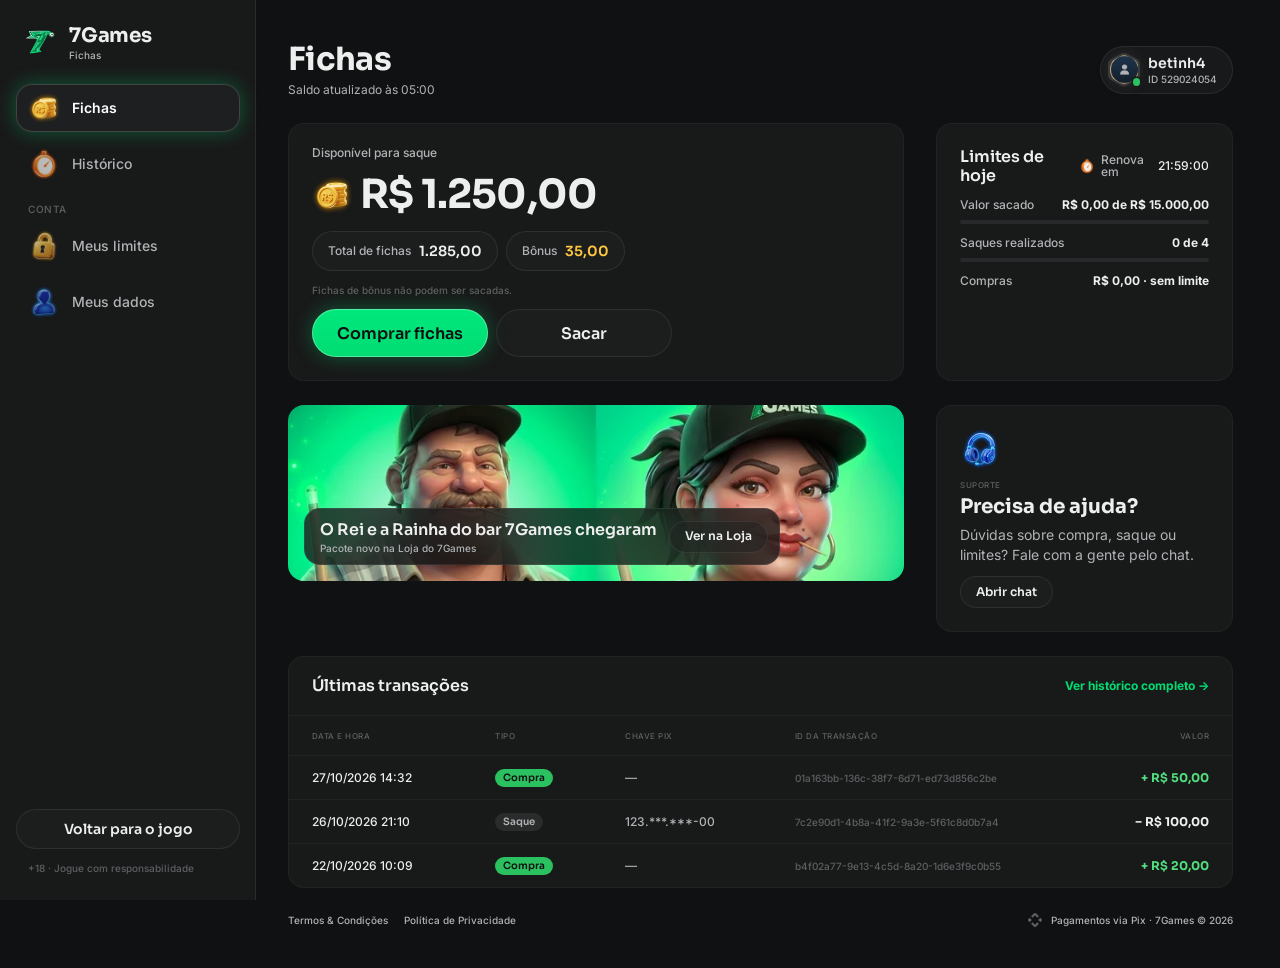
==== fichas/index.html @ 209e815c "7Games · protótipo navegável gerado a partir do EstrelaGames (cores, logo, verso, Rei e Rainha do ba" ====
<!doctype html>
<html lang="pt-BR">
<head>
<meta charset="utf-8">
<meta name="viewport" content="width=device-width, initial-scale=1, viewport-fit=cover">
<meta name="robots" content="noindex, nofollow">
<meta name="theme-color" content="#101112">
<title>Fichas · 7Games</title>
<link rel="icon" href="../assets/ui/logo_icon.webp">
<link rel="preconnect" href="https://fonts.googleapis.com">
<link rel="preconnect" href="https://fonts.gstatic.com" crossorigin>
<link rel="stylesheet" href="https://fonts.googleapis.com/css2?family=Inter:wght@400;500;600;700&family=Sora:wght@600;700;800&display=swap">
<link rel="stylesheet" href="../css/tokens.css?v=20261027h">
<link rel="stylesheet" href="../css/ui.css?v=20261027h">
<link rel="stylesheet" href="fichas.css?v=20261027h">
</head>
<body>
<svg width="0" height="0" style="position:absolute" aria-hidden="true">
  <defs><clipPath id="hexclip" clipPathUnits="objectBoundingBox"><path id="hexpath" d=""/></clipPath></defs>
  <symbol id="i-chev-l-light" viewBox="0 0 320 512"><path d="M20.7 267.3c-6.2-6.2-6.2-16.4 0-22.6l192-192c6.2-6.2 16.4-6.2 22.6 0s6.2 16.4 0 22.6L54.6 256 235.3 436.7c6.2 6.2 6.2 16.4 0 22.6s-16.4 6.2-22.6 0l-192-192z"/></symbol>
  <symbol id="i-x" viewBox="0 0 384 512"><path d="M324.5 411.1c6.2 6.2 16.4 6.2 22.6 0s6.2-16.4 0-22.6L214.6 256 347.1 123.5c6.2-6.2 6.2-16.4 0-22.6s-16.4-6.2-22.6 0L192 233.4 59.5 100.9c-6.2-6.2-16.4-6.2-22.6 0s-6.2 16.4 0 22.6L169.4 256 36.9 388.5c-6.2 6.2-6.2 16.4 0 22.6s16.4 6.2 22.6 0L192 278.6 324.5 411.1z"/></symbol>
  <symbol id="i-check" viewBox="0 0 448 512"><path d="M438.6 105.4c12.5 12.5 12.5 32.8 0 45.3l-256 256c-12.5 12.5-32.8 12.5-45.3 0l-128-128c-12.5-12.5-12.5-32.8 0-45.3s32.8-12.5 45.3 0L160 338.7 393.4 105.4c12.5-12.5 32.8-12.5 45.3 0z"/></symbol>
  <symbol id="i-copy" viewBox="0 0 448 512"><path d="M208 0H332.1c12.7 0 24.9 5.1 33.9 14.1l67.9 67.9c9 9 14.1 21.2 14.1 33.9V336c0 26.5-21.5 48-48 48H208c-26.5 0-48-21.5-48-48V48c0-26.5 21.5-48 48-48zM48 128h80v64H64V448H256V416h64v48c0 26.5-21.5 48-48 48H48c-26.5 0-48-21.5-48-48V176c0-26.5 21.5-48 48-48z"/></symbol>
  <symbol id="i-pix" viewBox="0 0 24 24"><path d="M6.1 6.3 10.1 2.3a2.7 2.7 0 0 1 3.8 0l4 4-2.3 2.3-2.9-2.9a1 1 0 0 0-1.4 0L8.4 8.6 6.1 6.3zm11.8 11.4-4 4a2.7 2.7 0 0 1-3.8 0l-4-4 2.3-2.3 2.9 2.9a1 1 0 0 0 1.4 0l2.9-2.9 2.3 2.3zM2.3 10.1l1.6-1.6L7.4 12l-3.5 3.5-1.6-1.6a2.7 2.7 0 0 1 0-3.8zm19.4 0a2.7 2.7 0 0 1 0 3.8l-1.6 1.6-3.5-3.5 3.5-3.5 1.6 1.6z"/></symbol>
</svg>

<div class="fx">
  <aside class="side" id="side" aria-label="Menu"></aside>
  <div class="main">
    <header class="mtop" id="mtop"></header>
    <main class="page" id="page"></main>
    <footer class="foot" id="foot"></footer>
  </div>
</div>
<div class="veil" id="veil" hidden><section class="drawer" id="drawer" role="dialog" aria-modal="true"></section></div>
<div class="toast" id="toast"><span class="hint-pill" id="toastTxt"></span></div>

<script src="fichas.js?v=20261027h"></script>
</body>
</html>
---- css/tokens.css ----
/* 7Games · tokens do DS EstrelaGames (Rjx31bgpOt4m1U8DVKyWtd · modo 7Games), valores resolvidos 1:1 */
:root{
  color-scheme: dark;
  /* background */
  --bg-default:#101112; --bg-subtle:#181919; --bg-strong:#212223; --bg-raised:#28292a; --bg-inset:#010101; --bg-highlight:#ffffff14; --bg-chrome:#181919; --bg-divider:#28292a; --bg-band:#00000052;
  --bga-default-50:#10111280; --bga-default-75:#101112bf; --bga-subtle-50:#18191980; --bga-subtle-75:#181919bf;
  --bga-strong-25:#21222340; --bga-strong-50:#21222380; --bga-strong-75:#212223bf;
  --bga-secondary-16:#00dc7229; --bga-secondary-32:#00dc7252; --bga-accent-12:#ffc8411f;
  /* border */
  --border-muted:#ffffff14; --border-default:#212223; --border-strong:#383a3b; --border-focus:#00e87d;
  --border-hl-top:#ffffff29; --border-gold-top:#a7f5bfe5; --border-gold-bottom:#00e87d5c;
  /* text */
  --text-default:#edeeee; --text-muted:#b0b4b6; --text-link:#00dc72; --text-subtle:#5d6062; --text-disabled:#454849;
  --text-brand:#00dc72; --text-success:#52de7e; --text-error:#ff6b6e; --text-prize:#ffc841;
  --text-on-color:#ffffff; --text-on-color-muted:#ffffffd9; --text-on-color-subtle:#ffffffb2; --text-on-light:#101112;
  /* system */
  --sys-info:#0ef387; --sys-success:#2cc160; --sys-success-strong:#8cf0a9; --sys-warning:#ffbe2e; --sys-error:#ef4452;
  --sysa-success-25:#2cc16040; --sysa-error-25:#ef445240; --sysa-info-25:#3b74f540;
  --notification-error:#ef4452;
  /* effects */
  --hl-subtle:#ffffff29; --hl:#ffffff52; --hl-strong:#ffffff7a;
  --shadow-faint:#0000001f; --shadow-subtle:#0000003d; --shadow:#00000066; --shadow-strong:#00000080;
  --glow-info:#00e87d52; --glow-accent:#ffbe2e52; --glow-success:#52de7ea3; --glow-gold:#00dc7252; --glow-blue:#00dc72; --glow-red:#ff6b6e;
  /* surfaces */
  --surface-card-top:#181919; --surface-card-bottom:#101112; --surface-elevated-top:#28292a; --surface-elevated-bottom:#181919;
  /* buttons */
  --btn-primary-top:#00e87d; --btn-primary-bg:#1a7f48; --btn-secondary-border:#0ef387;
  --btn-disabled-top:#28292a; --btn-disabled-bg:#28292a; --btn-disabled-text:#454849;
  /* tabs */
  --tab-default-text:#b0b4b6; --tab-container:#212223; --input-border:#212223;
  --tab-padrao:#00e87d; --tab-padrao-tint:#00e87d3d; --tab-rosa:#e93d82; --tab-rosa-tint:#e93d823d;
  /* games */
  --game-truco:#e5484d; --game-paulista:#3b74f5; --game-cacheta:#8752f2; --game-tranca:#2cc160; --game-buraco:#1f9a4a;
  --game-poker:#0fa968; --game-sinuca:#2fa35a; --game-todos:#0ef387; --game-domino:#14b8a6; --game-dama:#f76b15; --game-xadrez:#5b6cff;
  --game-paulista-tint:#3b74f53d; --game-truco-tint:#e5484d3d; --game-cacheta-tint:#8752f23d; --game-buraco-tint:#1f9a4a3d;
  /* crew */
  --crew-engenheiro:#4fb3ff; --crew-comandante:#f5c542; --crew-piloto:#ff5a36; --crew-navegador:#e86bff; --crew-explorador:#4dffb8;
  --crew-bar:#ff9f43; --crew-reis:#34d399; --crew-nobru:#3d8bff; --crew-inhui:#ff4fb0;
  /* stake / table */
  --stake-padrao-top:#145a32; --stake-padrao-bottom:#102e1b; --stake-iniciante-top:#1f9a4a; --stake-iniciante-bottom:#1f502c;
  --table-card-top:#1f5a4a; --table-card-bottom:#0f2e2a; --table-stake:#ffc841;
  --plus-bg:#52de7e; --plus-icon:#101112;
  /* cards */
  --card-face:#ffffff; --card-border:#9ea2a4; --suit-red:#c72c3d; --suit-black:#141922; --back-top:#196b3d; --back-bottom:#093d20;
  /* seat timer */
  --seat-timer-track:#ffffff1f; --seat-timer:#0ef387;
  /* type */
  --f-display:"Sora", "Inter", system-ui, sans-serif;
  --f-ui:"Inter", system-ui, -apple-system, sans-serif;
  --f-call:"Industry", "Sora", sans-serif;
  /* marca · 7Games (sobrescreve) */
  --back-top:#1a7f48; --back-bottom:#102e1b; --btn-primary-text:#101112; --btn-primary-bg:#00dc72; --crew-nobru:#0EF387; --crew-inhui:#0EF387; --crew-rainha7games:#00DC72;
}
/* estilos de texto do DS */
.t-d3xl{font:700 64px/1.2 var(--f-display);letter-spacing:-.02em}
.t-d2xl{font:700 48px/1.2 var(--f-display);letter-spacing:-.02em}
.t-dxl{font:700 40px/1.2 var(--f-display);letter-spacing:-.02em}
.t-dl{font:700 32px/1.2 var(--f-display);letter-spacing:-.02em}
.t-dm{font:700 24px/1.2 var(--f-display);letter-spacing:-.01em}
.t-ds{font:700 20px/1.2 var(--f-display);letter-spacing:-.01em}
.t-dxs{font:600 16px/1.2 var(--f-display)}
.t-d2xs{font:600 14px/1.2 var(--f-display)}
.t-d3xs{font:600 12px/1.2 var(--f-display)}
.t-hm{font:700 20px/1.2 var(--f-ui)}
.t-ll{font:500 16px/1 var(--f-ui)} .t-lm{font:500 14px/1 var(--f-ui)} .t-ls{font:500 12px/1 var(--f-ui)} .t-lxs{font:500 10px/1 var(--f-ui)} .t-l2xs{font:500 8px/1 var(--f-ui)}
.t-link{font:700 12px/1.5 var(--f-ui)}
.t-p2xl{font:400 20px/1.5 var(--f-ui)} .t-pm{font:400 14px/1.5 var(--f-ui)} .t-ps{font:400 12px/1.5 var(--f-ui)}
---- css/ui.css ----
/* EstrelaGames · base + componentes do DS (Apple Gamer Style · Glass). Medidas 1:1 com o Figma (frame 375). */
*{box-sizing:border-box}
html,body{height:100%;margin:0}
body{background:#05080c;color:var(--text-default);font-family:var(--f-ui);-webkit-font-smoothing:antialiased;overflow:hidden;-webkit-text-size-adjust:100%}
button{font:inherit;color:inherit;border:0;background:none;padding:0;margin:0;cursor:pointer;-webkit-tap-highlight-color:transparent;text-align:inherit}
button:focus-visible,[role="button"]:focus-visible{outline:2px solid var(--border-focus);outline-offset:2px}
/* cards clicáveis são div[role=button]: o WebKit (iPhone) não estica os filhos de um <button> com flex */
[role="button"]{cursor:pointer;-webkit-tap-highlight-color:transparent;-webkit-user-select:none;user-select:none;outline:0}
input{font:inherit;color:inherit;border:0;background:none;outline:0;padding:0;margin:0;min-width:0}
img,video{display:block;max-width:100%;user-select:none;-webkit-user-drag:none}
svg{display:block}
[hidden]{display:none!important}
.ic{flex:none;object-fit:contain;pointer-events:none}

/* ---------- aparelho ---------- */
.stage-wrap{position:fixed;inset:0;display:flex;align-items:center;justify-content:center}
.phone{position:relative;width:375px;height:812px;background:var(--bg-subtle);overflow:hidden;border-radius:48px;box-shadow:0 0 0 10px #0c1016,0 0 0 11px #2a3340,0 40px 80px rgba(0,0,0,.6);transform-origin:center;display:flex;flex-direction:column}
.status{position:relative;flex:none;height:44px;display:flex;align-items:center;justify-content:space-between;padding:0 26px 0 32px;font:600 15px/1 var(--f-ui);background:var(--bg-subtle);z-index:60;pointer-events:none}
.status .island{position:absolute;left:50%;top:10px;width:118px;height:32px;margin-left:-59px;border-radius:20px;background:#000}
.status .icons{display:flex;gap:6px;align-items:center}
.app{position:relative;flex:1;min-height:0;overflow:hidden}
@media (max-width:520px){
  .phone{width:100vw;height:100vh;height:100dvh;border-radius:0;box-shadow:none;transform:none!important}
  .status{display:none}
  .app{padding-top:env(safe-area-inset-top,0px)}
}
.scr{position:absolute;inset:0;display:flex;flex-direction:column;background:var(--bg-subtle);overflow:hidden}
.app>.scr{top:env(safe-area-inset-top,0px)}
@media (min-width:521px){.app>.scr{top:0}}
.scroll{flex:1;min-height:0;overflow-y:auto;overflow-x:hidden;-webkit-overflow-scrolling:touch;scrollbar-width:none;overscroll-behavior:contain}
.scroll::-webkit-scrollbar,.hscroll::-webkit-scrollbar{display:none}
/* linha com rolagem lateral: sem clip, sangra até a borda da tela (regra Oct 26) */
.hscroll{display:flex;overflow-x:auto;overflow-y:visible;scrollbar-width:none;margin:0 -8px;padding:0 8px;scroll-padding:0 8px;-webkit-overflow-scrolling:touch}

/* ---------- ícones 3D ---------- */
.i16{width:16px;height:16px}.i20{width:20px;height:20px}.i24{width:24px;height:24px}.i28{width:28px;height:28px}.i32{width:32px;height:32px}.i36{width:36px;height:36px}.i40{width:40px;height:40px}.i48{width:48px;height:48px}

/* ---------- header-game (Mobile · Glass) ---------- */
.hdr{position:relative;flex:none;height:64px;display:flex;align-items:center;gap:4px;padding:8px 12px;background:var(--bg-subtle);overflow:hidden;z-index:20}
.hdr::before{content:"";position:absolute;left:48px;top:-70px;width:280px;height:140px;border-radius:50%;background:var(--glow-blue);filter:blur(60px);opacity:.15;pointer-events:none}
.hdr .side{position:relative;flex:1;min-width:0;display:flex;align-items:center;gap:4px}
.hdr .logo{width:24px;height:36px;display:grid;place-items:center;flex:none}
.hdr .logo img{width:25px;height:24px}
.cpill{flex:1;min-width:0;height:34px;display:flex;align-items:center;gap:2px;padding:4px;border-radius:999px;background:linear-gradient(90deg,#52de7e1a,#21222306),var(--bga-strong-50);box-shadow:inset 0 0 0 1px var(--border-muted);overflow:hidden}
.cpill.bonus{padding:4px 8px 4px 4px;background:linear-gradient(90deg,#21222306,#ffc8411a),var(--bga-strong-50)}
.cpill .ic{width:24px;height:24px}
.cpill .t{flex:1;min-width:0;display:flex;flex-direction:column;gap:2px;text-align:left}
.cpill .t small{font:500 8px/1 var(--f-ui);color:var(--text-muted)}
.cpill .t b{font:700 12px/10px var(--f-ui);color:var(--text-default);white-space:nowrap;overflow:hidden;text-overflow:ellipsis}
.cpill.bonus .t b{color:var(--text-prize)}
.cpill .plus{width:20px;height:20px;border-radius:10px;background:var(--plus-bg);display:grid;place-items:center;flex:none}
.cpill .plus svg{width:12px;height:12px;fill:var(--plus-icon)}
.hbell{position:relative;width:36px;height:36px;border-radius:18px;background:var(--bga-strong-50);box-shadow:inset 0 0 0 1px var(--border-muted);display:grid;place-items:center;flex:none}
.hbell .ic{width:28px;height:28px}
.hbell i{position:absolute;left:28px;top:0;width:8px;height:8px;border-radius:50%;background:var(--notification-error)}
.hbell i[hidden]{display:none}

/* ---------- header-avatar (hexágono com borda da tripulação) ---------- */
.hav{position:relative;display:inline-block;flex:none;width:var(--w,44px);height:var(--h,48px)}
.hav .gl{position:absolute;left:-4.5%;top:0;width:109%;aspect-ratio:1;border-radius:50%;background:var(--cc);filter:blur(calc(var(--w,44px) * .16));opacity:.45;pointer-events:none}
.hav .hx{position:absolute;inset:0;-webkit-clip-path:url(#hexclip);clip-path:url(#hexclip);background:var(--cc)}
.hav .hx img{position:absolute;inset:2px;width:calc(100% - 4px);height:calc(100% - 4px);object-fit:cover;object-position:center top;-webkit-clip-path:url(#hexclip);clip-path:url(#hexclip);background:var(--bg-raised)}
.hav .on{position:absolute;left:77%;top:75%;width:23%;aspect-ratio:1;border-radius:50%;background:var(--sys-success);box-shadow:0 0 0 1.5px var(--bg-subtle)}
.hav.xs{--w:24px;--h:26px}.hav.s{--w:32px;--h:35px}.hav.m{--w:44px;--h:48px}.hav.l{--w:56px;--h:60px}
.hav.xs .hx img,.hav.s .hx img{inset:1.5px;width:calc(100% - 3px);height:calc(100% - 3px)}
.hav.empty{height:var(--w)}
.hav.empty .av0{position:absolute;inset:4.5%;width:91%;height:91%}
.hav.empty .add{position:absolute;left:63.6%;top:63.6%;width:27.3%;height:27.3%;border-radius:50%;background:var(--plus-bg);box-shadow:0 0 0 1.2px var(--bg-subtle);display:grid;place-items:center}
.hav.empty .add svg{width:58%;height:58%;fill:var(--plus-icon)}

/* ---------- avatar circular (avatar-estrela-games) ---------- */
.av{position:relative;display:inline-block;vertical-align:middle;flex:none;width:var(--s,48px);height:var(--s,48px);border-radius:50%;background:linear-gradient(180deg,var(--surface-elevated-top),var(--surface-elevated-bottom));box-shadow:inset 0 0 0 var(--bw,2px) #ffffff29}
.av img{position:absolute;inset:var(--bw,2px);width:calc(100% - 2*var(--bw,2px));height:calc(100% - 2*var(--bw,2px));border-radius:50%;object-fit:cover;object-position:center top}
.av.s{--s:32px;--bw:1px}.av.m{--s:48px;--bw:2px}.av.l{--s:80px;--bw:3px}.av.xl{--s:120px;--bw:4px}
.av .lvl{position:absolute;left:50%;bottom:-4px;transform:translateX(-50%);padding:1px 6px;border-radius:999px;background:var(--bg-raised);box-shadow:0 0 0 2px var(--bg-default);font:600 12px/14px var(--f-display);white-space:nowrap}
.av.empty .ph{position:absolute;inset:25%;width:50%;height:50%;fill:#ffffff52}
.av .addb{position:absolute;left:63.3%;top:63.3%;width:36.7%;height:36.7%;border-radius:50%;background:var(--plus-bg);display:grid;place-items:center;box-shadow:0 0 0 3px var(--bg-subtle)}
.av .addb svg{width:50%;height:50%;fill:#fff}

/* ---------- navbar-glass ---------- */
.nav{position:absolute;left:16px;right:16px;bottom:calc(12px + env(safe-area-inset-bottom,0px));height:64px;display:flex;align-items:stretch;padding:4px;border-radius:24px;background:var(--bga-strong-75);box-shadow:inset 0 0 0 1px var(--border-muted);-webkit-backdrop-filter:blur(24px);backdrop-filter:blur(24px);z-index:30}
.nav>button{position:relative;flex:1;min-width:0;display:flex;flex-direction:column;align-items:center;justify-content:center;border-radius:20px}
.nav>button .ic{width:32px;height:32px;opacity:.75}
.nav>button>span{font:500 10px/1 var(--f-ui);color:var(--text-subtle);white-space:nowrap}
.nav>button.on{flex:none;width:104px;justify-content:flex-end;gap:2px;padding-bottom:6px;background:var(--bga-secondary-16);box-shadow:inset 0 0 0 1px var(--hl-subtle),0 0 20px var(--glow-info)}
.nav>button.on .ic{position:absolute;left:28px;top:-14px;width:48px;height:48px;opacity:1}
.nav>button.on .lr{width:100%;display:flex;align-items:center;justify-content:space-between;padding:0 8px}
.nav>button.on .lr span{font:500 10px/1 var(--f-ui);color:var(--text-on-color)}
.nav .lr i{width:16px;height:16px;display:grid;place-items:center}
.nav .lr svg{width:10px;height:16px;fill:var(--text-on-color)}

/* ---------- game-block ---------- */
.gb{position:relative;flex:none;width:72px;height:64px;border-radius:16px;display:flex;flex-direction:column;align-items:center;justify-content:center;padding:4px 0;background:var(--tab-container);box-shadow:inset 0 0 0 1px var(--hl);font:500 10px/1 var(--f-ui);color:var(--text-on-color);white-space:nowrap}
.gb .ic{width:40px;height:40px}
.gb.on{justify-content:flex-end;padding:0 0 6px;background:var(--gc);box-shadow:0 4px 12px var(--gs,transparent)}
.gb.on .ic{position:absolute;left:50%;top:-12px;width:60px;height:60px;margin-left:-30px}
.gb .lk{position:absolute;right:4px;top:4px;width:14px;height:14px;opacity:.8}
.gb.on .lk{display:none}
.games-row{gap:8px;padding-top:12px;margin-top:-12px}
.games-row .gb{width:72px}

/* ---------- tabs ---------- */
.tabs{display:flex;gap:2px;height:44px;padding:4px;border-radius:12px;background:var(--bg-raised);box-shadow:inset 0 0 0 1px var(--input-border)}
.tabs>button{position:relative;flex:1;min-width:0;height:34px;border-radius:8px;display:flex;align-items:center;justify-content:center;padding:8px 16px;font:500 12px/1 var(--f-ui);color:var(--tab-default-text);white-space:nowrap}
.tabs>button.on{background:var(--tc-tint);font:700 12px/18px var(--f-ui);color:var(--text-default)}
.tabs>button.on::after{content:"";position:absolute;left:50%;bottom:0;width:24px;height:3px;margin-left:-12px;border-radius:2px;background:var(--tc);box-shadow:0 0 8px var(--tc)}
.tabs>button .lk{font:500 9px/1 var(--f-ui);margin-left:4px;opacity:.7}
.tabs{--tc:var(--tab-padrao);--tc-tint:var(--tab-padrao-tint)}
.tabs.t-azul{--tc:var(--game-paulista);--tc-tint:var(--game-paulista-tint)}
.tabs.t-vermelha{--tc:var(--game-truco);--tc-tint:var(--game-truco-tint)}
.tabs.t-roxa{--tc:var(--game-cacheta);--tc-tint:var(--game-cacheta-tint)}
.tabs.t-verde{--tc:var(--game-buraco);--tc-tint:var(--game-buraco-tint)}
.tabs.t-rosa{--tc:var(--tab-rosa);--tc-tint:var(--tab-rosa-tint)}

/* ---------- button-glass ---------- */
.btn{display:inline-flex;align-items:center;justify-content:center;gap:8px;white-space:nowrap;transition:transform .12s,filter .12s;flex:none}
.btn:active{transform:scale(.97)}
.btn.l{height:48px;padding:0 24px;border-radius:24px;font:600 16px/1.2 var(--f-display)}
.btn.m{height:40px;padding:0 20px;border-radius:20px;font:600 14px/1.2 var(--f-display)}
.btn.s{height:32px;padding:0 16px;border-radius:16px;font:600 12px/1.2 var(--f-display)}
.btn.xl{height:56px;padding:0 24px;border-radius:28px;font:600 16px/1.2 var(--f-display)}
.btn.m44{height:44px;border-radius:22px}
.btn.pri{background:linear-gradient(180deg,var(--btn-primary-top),var(--btn-primary-bg));box-shadow:inset 0 0 0 1px var(--hl),0 0 20px var(--glow-info);color:var(--btn-primary-text)}
.btn.sec{background:var(--bga-strong-50);box-shadow:inset 0 0 0 1px var(--border-muted);color:var(--text-default)}
.btn:disabled,.btn.dis{background:var(--btn-disabled-bg);box-shadow:none;color:var(--btn-disabled-text);pointer-events:none}
.btn.danger-txt{background:none;box-shadow:none;color:var(--text-error);font:500 14px/1 var(--f-ui)}
.btn.fill{flex:1;min-width:0}
.btn.wide{width:100%}
.btn .ic{width:20px;height:20px}

/* ---------- button-icon ---------- */
.bicon{width:40px;height:40px;border-radius:20px;display:grid;place-items:center;flex:none;background:var(--bga-strong-50);box-shadow:inset 0 0 0 1px var(--border-muted)}
.bicon .ic{width:24px;height:24px}
.bicon.s{width:32px;height:32px;border-radius:16px}.bicon.s .ic{width:20px;height:20px}
.bicon svg{width:14px;height:14px;fill:var(--text-default)}
.bicon.s28{width:28px;height:28px;border-radius:14px}.bicon.s28 svg{width:16px;height:16px}

/* ---------- tag ---------- */
.tag{display:inline-flex;align-items:center;gap:4px;padding:2px 8px;border-radius:999px;font:600 12px/14px var(--f-display);white-space:nowrap;flex:none}
.tag.neutral{background:#ffffff14;color:var(--text-muted)}
.tag.gold{background:#00dc7229;color:var(--text-brand);box-shadow:inset 0 0 0 1px #a7f5bf8c}
.tag.success{background:var(--sys-success);color:var(--bg-default)}
.tag.danger{background:var(--sys-error);color:var(--text-default)}
.tag.info{background:var(--sys-info);color:var(--text-default)}
.tag.live{background:var(--sys-error);color:var(--text-default)}
.tag.beginner{background:var(--game-buraco);color:var(--text-default)}

/* ---------- section-title ---------- */
.stitle{display:flex;align-items:center;justify-content:space-between;gap:16px}
.stitle .tx{flex:1;min-width:0;display:flex;flex-direction:column;gap:2px}
.stitle b{font:700 20px/1.2 var(--f-display);letter-spacing:-.01em}
.stitle small{font:500 12px/1 var(--f-ui);color:var(--text-muted)}
.trow{display:flex;align-items:center;justify-content:space-between;gap:8px}
.trow b{font:600 14px/1.2 var(--f-display)}
.trow small{font:500 10px/1 var(--f-ui);color:var(--text-subtle)}

/* ---------- page-top ---------- */
.ptop{flex:none;display:flex;align-items:center;justify-content:space-between;gap:8px;padding:8px;min-height:45px}
.ptop .l{display:flex;align-items:center;gap:8px;min-width:0}
.ptop .back{width:28px;height:28px;border-radius:14px;display:grid;place-items:center;background:var(--bga-strong-50);box-shadow:inset 0 0 0 1px var(--border-muted);flex:none}
.ptop .back svg{width:10px;height:16px;fill:var(--text-default)}
.ptop .tx{display:flex;flex-direction:column;min-width:0}
.ptop .tx b{font:600 16px/1.2 var(--f-display);white-space:nowrap;overflow:hidden;text-overflow:ellipsis}
.ptop .tx small{display:flex;align-items:center;gap:4px;font:500 10px/1 var(--f-ui);color:var(--text-muted)}
.ptop .tx small i{width:6px;height:6px;border-radius:50%;background:var(--sys-success)}

/* ---------- input-search / input ---------- */
.search{display:flex;align-items:center;gap:8px;height:40px;padding:0 16px 0 12px;border-radius:20px;background:var(--bga-strong-50);box-shadow:inset 0 0 0 1px var(--border-muted)}
.search svg{width:16px;height:16px;fill:var(--text-muted);flex:none}
.search input{flex:1;font:500 12px/1 var(--f-ui);color:var(--text-default)}
.search input::placeholder{color:var(--text-muted)}
.field{display:flex;flex-direction:column;gap:8px}
.field>label{font:500 14px/1 var(--f-ui);color:var(--text-default)}
.field .box{display:flex;align-items:center;gap:8px;height:40px;padding:8px 12px;border-radius:12px;background:var(--bga-strong-50);box-shadow:inset 0 0 0 1px var(--border-muted)}
.field .box:focus-within{box-shadow:inset 0 0 0 1px var(--border-focus)}
.field .box input{flex:1;font:400 14px/1.5 var(--f-ui);color:var(--text-default)}
.field .box input::placeholder{color:var(--text-disabled)}
.field .box button svg{width:20px;height:20px;fill:var(--text-muted)}

/* ---------- otp ---------- */
.otp{display:flex;gap:8px;justify-content:center}
.otp .bx{width:48px;height:56px;border-radius:12px;background:#ffffff14;display:grid;place-items:center;font:700 24px/1.2 var(--f-display);color:var(--text-default);box-shadow:inset 0 0 0 1px var(--border-muted)}
.otp .bx.act{background:#ffffff1f;box-shadow:inset 0 0 0 2px var(--border-focus),0 0 12px var(--glow-info)}
.otp .bx.act::after{content:"";width:2px;height:24px;background:var(--border-focus);animation:blink 1s steps(1) infinite}
@keyframes blink{50%{opacity:0}}
.otp-in{position:absolute;opacity:0;pointer-events:none;width:1px;height:1px}

/* ---------- progress ---------- */
.prog{height:4px;border-radius:999px;background:#ffffff1f;overflow:hidden;flex:1}
.prog i{display:block;height:100%;border-radius:inherit;background:var(--tab-padrao);transition:width .3s}

/* ---------- stake-pill ---------- */
.stakes{position:relative;height:128px;overflow:hidden;margin:0 -8px}
.stakes .track{position:absolute;top:8px;left:50%;transform:translateX(-50%);display:flex;align-items:center;gap:8px;height:112px}
.sp{position:relative;flex:none;display:flex;flex-direction:column;border-radius:16px;padding:4px 4px 0;background:linear-gradient(180deg,var(--surface-elevated-top),var(--surface-card-bottom));box-shadow:inset 0 0 0 1px #ffffff29,0 16px 40px var(--shadow);transition:width .25s,height .25s}
.sp .st{position:relative;flex:1;align-self:stretch;border-radius:12px;display:flex;flex-direction:column;align-items:center;justify-content:center;gap:4px;background:linear-gradient(180deg,var(--stake-padrao-top),var(--stake-padrao-bottom));box-shadow:inset 0 0 0 1px var(--hl-subtle),inset 0 2px 8px var(--shadow)}
.sp .v{display:flex;align-items:center;gap:4px;font:600 14px/1.2 var(--f-display);white-space:nowrap}
.sp .v .ic{width:14px;height:14px}
.sp .q{position:absolute;top:4px;right:4px;display:flex;align-items:center;gap:3px;padding:2px 5px;border-radius:8px;background:var(--bga-strong-50);font:500 8px/1 var(--f-ui);white-space:nowrap}
.sp .q::before{content:"";width:5px;height:5px;border-radius:50%;background:var(--sys-success)}
.sp .tg{padding:2px 6px;border-radius:6px;background:var(--bga-strong-50);font:500 8px/1 var(--f-ui);color:var(--text-success)}
.sp .ft{flex:none;display:flex;align-items:center;justify-content:center;gap:3px;padding:4px 0 5px;white-space:nowrap}
.sp .ft small{font:500 8px/1 var(--f-ui);color:var(--text-muted)}
.sp .ft b{font:500 8px/1 var(--f-ui)}
.sp.ini .st{background:linear-gradient(180deg,var(--stake-iniciante-top),var(--stake-iniciante-bottom))}
.sp.S{width:68px;height:68px;padding:4px}
.sp.S .q,.sp.S .ft,.sp.S .tg{display:none}
.sp.M{width:88px;height:88px}
.sp.M .v{font:600 16px/1.2 var(--f-display)} .sp.M .v .ic{width:18px;height:18px}
.sp.L{width:112px;height:112px}
.sp.L .v{font:700 20px/1.2 var(--f-display);letter-spacing:-.01em} .sp.L .v .ic{width:24px;height:24px}
.sp.L .ft b{font:500 10px/1 var(--f-ui)}
.sp.on{box-shadow:inset 0 0 0 2px var(--btn-secondary-border),0 0 20px var(--glow-info)}
.sp.on .st{background:linear-gradient(180deg,var(--btn-primary-top),var(--btn-primary-bg))}
.sp.on.ini .st{background:linear-gradient(180deg,var(--stake-iniciante-top),var(--stake-iniciante-bottom))}
.stake-grid{display:grid;grid-template-columns:repeat(3,minmax(0,1fr));gap:12px}
.stake-grid .sp{width:auto;height:88px}

/* ---------- table-glass (mesa aberta) ---------- */
.tg-row{display:grid;grid-template-columns:repeat(2,minmax(0,1fr));gap:16px 8px}
.tgl{position:relative;height:92px;border-radius:46px;padding:4px;display:flex;background:linear-gradient(180deg,var(--surface-elevated-top),var(--surface-card-bottom));box-shadow:inset 0 0 0 1px #ffffff29,0 16px 40px var(--shadow);text-align:left}
.tgl .felt{flex:1;align-self:stretch;min-width:0;display:flex;align-items:center;padding:10px 12px 6px 70px;border-radius:41px;background:linear-gradient(180deg,var(--table-card-top),var(--table-card-bottom));box-shadow:inset 0 0 0 1px var(--hl-subtle),inset 0 2px 8px var(--shadow)}
.tgl .vals{display:flex;flex-direction:column;gap:4px;min-width:0}
.tgl .vals b{font:600 14px/1.2 var(--f-display);color:var(--table-stake);white-space:nowrap}
.tgl .vals small{font:500 10px/1 var(--f-ui);color:#ffffffb2;white-space:nowrap}
.tgl .seats{display:flex;align-items:center;gap:2px;height:20px}
.tgl .seats .pl{display:flex}
.tgl .seats .pl span{width:20px;height:20px;border-radius:10px;overflow:hidden;background:var(--cc);margin-right:-6px;box-shadow:0 0 0 1px var(--table-card-bottom)}
.tgl .seats .pl span img{width:100%;height:100%;object-fit:cover;object-position:center top}
.tgl .seats em{font:600 12px/14px var(--f-display);font-style:normal;margin-left:8px}
.tgl .tab{position:absolute;left:50%;top:-8px;transform:translateX(-50%);padding:2px 8px;border-radius:8px;background:var(--surface-elevated-top);box-shadow:inset 0 0 0 1px var(--border-muted);font:500 10px/12px var(--f-ui);color:var(--text-subtle);white-space:nowrap}
.tgl .deck{position:absolute;left:14px;top:25px;width:52px;height:52px}
.tgl.locked .felt>*{opacity:.55}
.tgl.pool{border-radius:16px}
.tgl.pool .felt{border-radius:12px;position:relative;overflow:hidden;background:linear-gradient(180deg,#2fa35a,#145c32)}
.tgl.pool .felt::before{content:"";position:absolute;left:30%;top:0;bottom:0;border-left:1px solid #ffffff29}
.tgl.pool .pk{position:absolute;width:10px;height:10px;border-radius:50%;background:#000000b2;box-shadow:inset 0 0 0 1px #ffffff1f}

/* ---------- action-tile ---------- */
.atile{width:80px;height:64px;border-radius:16px;display:flex;flex-direction:column;align-items:center;justify-content:center;background:var(--bga-strong-50);box-shadow:inset 0 0 0 1px var(--border-muted);font:600 14px/1.2 var(--f-display);flex:none}
.atile .ic{width:28px;height:28px}

/* ---------- bottom sheet (sheet glass) ---------- */
.veil{position:absolute;inset:0;z-index:50;background:var(--bga-default-75);display:flex;align-items:flex-end;animation:fade .2s both}
.bsheet{position:relative;width:100%;max-height:calc(100% - 24px);display:flex;flex-direction:column;align-items:stretch;gap:12px;padding:8px 12px calc(24px + env(safe-area-inset-bottom,0px));border-radius:24px 24px 0 0;background:var(--bg-subtle);box-shadow:inset 0 1px 0 var(--hl-subtle),0 16px 40px var(--shadow);animation:up .28s cubic-bezier(.2,.9,.3,1) both;overflow:hidden}
.bsheet.g16{gap:16px}
.bsheet .handle{width:36px;height:4px;border-radius:2px;background:var(--border-muted);align-self:center;flex:none}
.bsheet .scroll{margin:0 -12px;padding:0 12px}
.sh-h{display:flex;align-items:center;gap:12px;flex:none}
.sh-h>.ic{width:36px;height:36px}
.sh-h .tx{flex:1;min-width:0;display:flex;flex-direction:column;gap:2px}
.sh-h .tx b{font:600 16px/1.2 var(--f-display)}
.sh-h .tx small{font:500 10px/1.2 var(--f-ui);color:var(--text-subtle)}
.sh-h .tx small.ok{display:flex;align-items:center;gap:6px;color:var(--sys-success)}
.sh-h .tx small.ok::before{content:"";width:8px;height:8px;border-radius:50%;background:var(--sys-success)}
.xbtn{width:32px;height:32px;border-radius:16px;display:grid;place-items:center;background:var(--bga-strong-50);box-shadow:inset 0 0 0 1px var(--border-muted);flex:none}
.xbtn svg{width:14px;height:14px;fill:var(--text-default)}
@keyframes up{from{transform:translateY(100%)}to{transform:none}}
@keyframes fade{from{opacity:0}}
@keyframes pop{from{transform:scale(.3);opacity:0}}

/* ---------- hint (pílula) / toast ---------- */
.hint-pill{display:inline-flex;align-items:center;gap:4px;padding:4px 12px;border-radius:999px;background:var(--bga-strong-75);box-shadow:inset 0 0 0 1px var(--hl-subtle);font:500 10px/1.2 var(--f-ui);color:var(--text-default);white-space:nowrap;-webkit-backdrop-filter:blur(12px);backdrop-filter:blur(12px)}
.toast{position:absolute;left:50%;top:72px;transform:translate(-50%,-8px);opacity:0;transition:opacity .2s,transform .2s;z-index:90;pointer-events:none;max-width:calc(100% - 32px)}
.toast .hint-pill{font-size:11px;padding:6px 14px;white-space:normal;text-align:center}
.toast.show{opacity:1;transform:translate(-50%,0)}

/* ---------- list / cells ---------- */
.cell{display:flex;flex-direction:column;gap:2px;padding:8px;border-radius:12px;background:var(--bga-strong-50);box-shadow:inset 0 0 0 1px var(--border-muted);min-width:0;flex:1}
.cell small{font:500 10px/1 var(--f-ui);color:var(--text-subtle)}
.cell b{font:600 14px/1.2 var(--f-display);white-space:nowrap}
.card-raised{border-radius:16px;background:var(--bg-raised)}
.muted{color:var(--text-muted)}.subtle{color:var(--text-subtle)}.prize{color:var(--text-prize)}.ok{color:var(--text-success)}.err{color:var(--text-error)}

@media (prefers-reduced-motion: reduce){*,*::before,*::after{animation-duration:.01ms!important;animation-iteration-count:1!important;transition-duration:.01ms!important}}
---- fichas/fichas.css ----
/* 7Games · Fichas (página fora do app). Usa os tokens e componentes do app (../css/tokens.css + ui.css: .btn, .tabs, .tag, .field, .xbtn, .hav, .toast).
   Celular (Figma W01–W09, 375): header + abas + cartões empilhados, comprar/sacar em tela cheia.
   Computador ≥ 1024 (Figma DW01–DW09, 1920): menu 256 à esquerda, conteúdo 1312 (grade 864 + 416, gap 32), comprar/sacar num drawer de 480. */
html,body{height:auto;min-height:100%}
html{scrollbar-gutter:stable}
body{overflow:auto;background:var(--bg-default)}
body.lock{overflow:hidden}
a{color:inherit;text-decoration:none}
.od{display:none}
.fx{min-height:100vh;display:flex}
.main{flex:1;min-width:0;display:flex;flex-direction:column}
.ic{width:24px;height:24px}

/* ---------- celular: header + abas ---------- */
.side{display:none}
.mtop{position:sticky;top:0;z-index:20;display:flex;flex-direction:column;background:var(--bg-default);padding-top:env(safe-area-inset-top,0px)}
.mtop .row{display:flex;align-items:center;gap:12px;height:60px;padding:0 16px 0 12px;box-shadow:inset 0 -1px 0 var(--border-muted)}
.bk{width:32px;height:32px;border-radius:16px;display:grid;place-items:center;flex:none;background:var(--bga-strong-50);box-shadow:inset 0 0 0 1px var(--border-muted)}
.bk svg{width:10px;height:16px;fill:var(--text-brand)}
.brand{flex:1;min-width:0;display:flex;align-items:center;gap:12px}
.brand img{width:33px;height:32px}
.brand span{display:flex;flex-direction:column;gap:2px}
.brand b{font:700 20px/1.2 var(--f-display);letter-spacing:-.01em}
.brand small{font:500 10px/1 var(--f-ui);color:var(--text-muted)}
.mtop .tabs{margin:12px 12px 0}
.mtop .tabs>button{height:36px}

.page{display:flex;flex-direction:column;gap:12px;padding:12px 12px 0}
.ptitle{display:none}
.ptitle.mob{display:flex;padding:8px 4px 0}
.ptitle .tx{display:flex;flex-direction:column;gap:4px}
.ptitle h1{margin:0;font:700 20px/1.2 var(--f-display);letter-spacing:-.01em}
.ptitle .tx small{font:400 12px/1.4 var(--f-ui);color:var(--text-muted)}
.ptitle .r{display:none}

.card{display:flex;flex-direction:column;gap:16px;padding:16px;border-radius:16px;background:var(--bg-subtle);box-shadow:inset 0 0 0 1px var(--border-default)}
.grid,.col{display:flex;flex-direction:column;gap:12px}

/* saldo */
.bal{gap:12px}
.bal .lbl{font:500 12px/1 var(--f-ui);color:var(--text-muted)}
.amt{display:flex;align-items:center;gap:8px}
.amt .ic{width:32px;height:32px}
.amt b{font:700 32px/1.2 var(--f-display);letter-spacing:-.02em}
.chips{display:flex;flex-wrap:wrap;gap:8px}
.chip{display:inline-flex;align-items:center;gap:8px;height:40px;padding:0 16px;border-radius:20px;background:var(--bga-strong-50);box-shadow:inset 0 0 0 1px var(--border-muted)}
.chip small{font:500 12px/1 var(--f-ui);color:var(--text-muted)}
.chip b{font:600 14px/1.2 var(--f-display)}
.prize{color:var(--text-prize)}
.bal .bnote{font:500 10px/1.4 var(--f-ui);color:var(--text-subtle)}
.acts{display:grid;grid-template-columns:repeat(2,minmax(0,1fr));gap:8px}
.acts .btn{width:100%}

/* limites */
.lim{gap:12px}
.lh{display:flex;align-items:center;justify-content:space-between;gap:8px}
.lh>b{font:700 20px/1.2 var(--f-display);letter-spacing:-.01em}
.renew{display:flex;align-items:center;gap:6px}
.renew .ic{width:16px;height:16px}
.renew small{font:500 12px/1 var(--f-ui);color:var(--text-muted)}
.renew b{font:500 12px/1 var(--f-ui)}
.lrow{display:flex;align-items:center;justify-content:space-between;gap:8px;font:500 14px/1.2 var(--f-ui);color:var(--text-muted)}
.lrow b{font:700 14px/1.2 var(--f-ui);color:var(--text-default);text-align:right}
.lbar{display:block;height:4px;margin-top:-4px;border-radius:2px;background:var(--bg-raised);overflow:hidden}
.lbar i{display:block;height:100%;border-radius:2px;background:var(--tab-padrao)}

/* banner da Loja */
.banner{position:relative;height:168px;border-radius:16px;overflow:hidden;box-shadow:inset 0 0 0 1px var(--border-default)}
.banner>img{width:100%;height:100%;object-fit:cover;object-position:center 30%}
.banner .gl{position:absolute;left:12px;right:12px;bottom:12px;display:flex;align-items:center;gap:12px;padding:12px 12px 12px 16px;border-radius:16px;background:var(--bga-default-75);-webkit-backdrop-filter:blur(24px);backdrop-filter:blur(24px);box-shadow:inset 0 0 0 1px var(--border-muted)}
.banner .gl>span{flex:1;min-width:0;display:flex;flex-direction:column;gap:4px}
.banner .gl b{font:600 14px/1.2 var(--f-display);white-space:nowrap;overflow:hidden;text-overflow:ellipsis}
.banner .gl small{font:500 10px/1 var(--f-ui);color:var(--text-muted)}

/* suporte */
.help{flex-direction:row;align-items:center;gap:12px}
.help>.ic{width:40px;height:40px}
.help .tx{flex:1;min-width:0;display:flex;flex-direction:column;gap:2px}
.help .k{display:none}
.help .tx b{font:600 16px/1.2 var(--f-display)}
.help .tx>span{font:500 12px/1.3 var(--f-ui);color:var(--text-muted)}

/* transações */
.txs{padding:0;gap:0;overflow:hidden}
.th{display:flex;align-items:center;justify-content:space-between;padding:16px;box-shadow:inset 0 -1px 0 var(--border-default)}
.th b{font:600 16px/1.2 var(--f-display)}
.th a{font:700 12px/1.5 var(--f-ui);color:var(--text-link)}
.tbl{display:none}
.tlist{display:flex;flex-direction:column}
.trow{display:flex;align-items:center;justify-content:space-between;gap:12px;padding:16px;box-shadow:inset 0 -1px 0 var(--border-default)}
.trow:last-child{box-shadow:none}
.trow span{display:flex;flex-direction:column;gap:6px}
.trow .l{align-items:flex-start}
.trow .r{align-items:flex-end;text-align:right}
.trow small{font:500 12px/1 var(--f-ui);color:var(--text-muted)}
.trow .r small{font-size:10px;color:var(--text-subtle)}
.trow b{font:700 14px/1.2 var(--f-display)}
.ok{color:var(--text-success)!important}
.tag{font-size:12px;padding:3px 10px}

/* histórico: no celular cada bloco é um cartão */
.hist{background:none;box-shadow:none;padding:0;gap:12px}
.hbar{display:flex;flex-direction:column;gap:12px}
.hbar .tabs>button{height:36px}
.flt{display:flex;gap:8px}
.fbtn,.search{display:flex;align-items:center;gap:8px;height:40px;padding:0 12px;border-radius:12px;background:var(--bg-subtle);box-shadow:inset 0 0 0 1px var(--border-default);font:500 14px/1 var(--f-ui)}
.fbtn{flex:none}
.fbtn .ic,.search .ic{width:20px;height:20px}
.search{flex:1;min-width:0}
.search input{flex:1;font:400 14px/1.5 var(--f-ui)}
.search input::placeholder{color:var(--text-muted)}
.sum{display:grid;grid-template-columns:repeat(3,minmax(0,1fr));gap:8px;padding:16px;border-radius:16px;background:var(--bg-subtle);box-shadow:inset 0 0 0 1px var(--border-default)}
.sum div{display:flex;flex-direction:column;gap:6px}
.sum small{font:500 10px/1 var(--f-ui);color:var(--text-subtle);text-transform:uppercase;letter-spacing:.04em}
.sum div:last-child{text-align:right}
.sum b{font:700 20px/1.2 var(--f-display);letter-spacing:-.01em}
.hl{display:flex;flex-direction:column;border-radius:16px;background:var(--bg-subtle);box-shadow:inset 0 0 0 1px var(--border-default);overflow:hidden}
.hl .trow{box-shadow:inset 0 -1px 0 var(--border-default)}
.pag{padding:16px;text-align:center;font:500 10px/1 var(--f-ui);color:var(--text-subtle)}
.empty{margin:0;padding:32px 16px;text-align:center;font:500 14px/1.4 var(--f-ui);color:var(--text-muted)}

/* dados + avisos */
.dados{gap:0;padding:4px 16px}
.dados div{display:flex;flex-direction:column;gap:6px;padding:12px 0;box-shadow:inset 0 -1px 0 var(--border-default)}
.dados div:last-child{box-shadow:none}
.dados small{font:500 12px/1 var(--f-ui);color:var(--text-muted)}
.dados b{font:500 16px/1.2 var(--f-ui)}
.tip{margin:0;padding:12px;border-radius:12px;background:var(--bg-subtle);box-shadow:inset 0 0 0 1px var(--border-default);font:500 12px/1.4 var(--f-ui);color:var(--text-muted)}

/* rodapé */
.foot{display:flex;flex-direction:column;align-items:center;gap:12px;padding:24px 16px calc(24px + env(safe-area-inset-bottom,0px));font:500 10px/1 var(--f-ui);color:var(--text-subtle)}
.foot .lk{display:flex;gap:16px}
.foot .lk a{color:var(--text-muted)}
.foot .pix{display:flex;align-items:center;gap:8px;color:var(--text-muted)}
.foot .pix svg{width:16px;height:16px;fill:var(--text-subtle)}

/* ---------- comprar / sacar ---------- */
.veil{position:fixed;inset:0;z-index:60;background:var(--bga-default-75);animation:fade .2s both}
.drawer{position:absolute;inset:0;display:flex;flex-direction:column;background:var(--bg-default);overflow-y:auto;animation:dIn .22s ease-out both}
@keyframes fade{from{opacity:0}}
@keyframes dIn{from{transform:translateY(16px);opacity:0}}
.dh{position:sticky;top:0;z-index:2;display:flex;align-items:center;justify-content:space-between;padding:calc(16px + env(safe-area-inset-top,0px)) 16px 16px;background:var(--bg-subtle);box-shadow:inset 0 -1px 0 var(--border-muted)}
.dh b{font:700 20px/1.2 var(--f-display);letter-spacing:-.01em}
.xbtn svg{fill:var(--text-brand)}
.steps{display:flex;align-items:center;gap:8px;margin:0;padding:16px;list-style:none}
.steps>b{flex:1;min-width:8px;height:1px;background:var(--border-default)}
.steps li{display:flex;align-items:center;gap:8px;font:500 12px/1 var(--f-ui);color:var(--text-muted);white-space:nowrap}
.steps i{width:24px;height:24px;border-radius:12px;display:grid;place-items:center;font:500 10px/1 var(--f-ui);font-style:normal;background:var(--bga-strong-50);box-shadow:inset 0 0 0 1.5px var(--border-strong)}
.steps i svg{width:10px;height:10px;fill:var(--text-default)}
.steps li.on{color:var(--text-default)}
.steps li.on i,.steps li.done i{box-shadow:inset 0 0 0 1.5px var(--btn-secondary-border),0 0 8px var(--glow-info)}
.db{display:flex;flex-direction:column;gap:16px;padding:8px 16px calc(32px + env(safe-area-inset-bottom,0px))}
.bmini{display:flex;align-items:center;gap:12px;padding:12px 16px;border-radius:16px;background:var(--bg-subtle);box-shadow:inset 0 0 0 1px var(--border-default)}
.bmini .ic{width:32px;height:32px}
.bmini span{display:flex;flex-direction:column;gap:2px}
.bmini .a{flex:1}.bmini .b{align-items:flex-end}
.bmini small{font:500 10px/1 var(--f-ui);color:var(--text-muted)}
.bmini .a b{font:700 20px/1.2 var(--f-display);letter-spacing:-.01em}
.bmini .b b{font:600 14px/1.2 var(--f-display);color:var(--text-brand)}
.q{margin:0;font:500 14px/1.2 var(--f-ui);color:var(--text-muted)}
.amts{display:grid;grid-template-columns:repeat(4,minmax(0,1fr));gap:8px;margin-top:-4px}
.amts button{height:36px;border-radius:18px;text-align:center;background:var(--bga-strong-50);box-shadow:inset 0 0 0 1px var(--border-muted);font:600 14px/1.2 var(--f-display)}
.amts button.on{background:linear-gradient(180deg,var(--btn-primary-top),var(--btn-primary-bg));box-shadow:inset 0 0 0 1px var(--hl),0 0 12px var(--glow-info)}
.field .box{height:40px;background:var(--bg-default);box-shadow:inset 0 0 0 1px var(--text-muted)}
.info{display:flex;align-items:center;gap:12px;padding:12px;border-radius:12px;background:var(--bg-subtle);box-shadow:inset 0 0 0 1px var(--border-default);font:500 12px/1.3 var(--f-ui);color:var(--text-muted)}
.info svg{width:20px;height:20px;flex:none;fill:var(--text-subtle)}
.info svg.ok{fill:var(--sys-success)}
.note{margin:0;padding:12px;border-radius:12px;background:var(--bg-subtle);box-shadow:inset 0 0 0 1px var(--border-default);font:500 10px/1.4 var(--f-ui);color:var(--text-muted)}
.db .note:first-of-type{margin-top:8px}
.qr{width:200px;height:200px;align-self:center;border-radius:16px;background:#fff;padding:16px}
.qr svg{width:100%;height:100%}
.exp{display:flex;align-items:center;justify-content:center;gap:8px;margin:0;font:500 14px/1 var(--f-ui);color:var(--text-brand)}
.exp .ic{width:16px;height:16px}
.code{display:flex;align-items:center;gap:8px;padding:8px 8px 8px 12px;border-radius:12px;background:var(--bg-subtle);box-shadow:inset 0 0 0 1px var(--border-default)}
.code span{flex:1;min-width:0;overflow:hidden;text-overflow:ellipsis;white-space:nowrap;font:400 14px/1.5 var(--f-ui);color:var(--text-muted)}
.code .xbtn svg{fill:var(--text-default)}
.btn .bi{width:18px;height:18px;fill:currentColor}
.cap{margin:0;text-align:center;font:500 10px/1.4 var(--f-ui);color:var(--text-subtle)}
.fin,.idv{display:flex;flex-direction:column;align-items:center;gap:16px;padding-top:8px;text-align:center}
.fin h2,.idv h2{margin:0;font:700 24px/1.2 var(--f-display);letter-spacing:-.01em}
.fin p,.idv p{margin:0;font:400 14px/1.5 var(--f-ui);color:var(--text-muted)}
.okc{width:48px;height:48px;border-radius:24px;display:grid;place-items:center;background:var(--sys-success);box-shadow:0 0 16px var(--glow-success)}
.okc svg{width:22px;height:22px;fill:var(--bg-default)}
.big{display:flex;align-items:center;gap:8px;font:700 24px/1.2 var(--f-display)}
.big .ic{width:28px;height:28px}
.idv>.ic{width:48px;height:48px}
.fin .btn{width:100%}
.fin .btn .ic{width:20px;height:20px}
.toast{position:fixed;left:50%;top:24px;z-index:80}

/* ---------- computador ---------- */
@media (min-width:1024px){
  .od{display:inline}
  .om{display:none}
  .mtop{display:none}
  .side{position:sticky;top:0;height:100vh;width:256px;flex:none;display:flex;flex-direction:column;gap:24px;padding:24px 16px;background:var(--bg-subtle);box-shadow:inset -1px 0 0 var(--border-muted)}
  .side .brand{flex:none;padding:0 8px}
  .side nav{display:flex;flex-direction:column;gap:8px}
  .side .it{display:flex;align-items:center;gap:12px;height:48px;padding:0 12px;border-radius:16px;font:500 14px/1 var(--f-ui);color:var(--text-muted);transition:background .15s,color .15s}
  .side .it .ic{width:32px;height:32px;opacity:.75}
  .side .it:hover{background:var(--bga-strong-50);color:var(--text-default)}
  .side .it.on{background:var(--bga-strong-75);box-shadow:inset 0 0 0 1px var(--hl-subtle),0 0 20px var(--glow-info);color:var(--text-on-color);font-weight:600}
  .side .it.on .ic{opacity:1}
  .side .lb{padding:8px 12px 0;font:500 10px/1 var(--f-ui);letter-spacing:.06em;text-transform:uppercase;color:var(--text-subtle)}
  .side .sft{margin-top:auto;display:flex;flex-direction:column;gap:12px}
  .side .sft small{padding:0 12px;font:500 10px/1.5 var(--f-ui);color:var(--text-subtle)}
  .page{width:100%;max-width:1376px;margin:0 auto;padding:40px 32px 0;gap:24px}
  .ptitle,.ptitle.mob{display:flex;align-items:center;justify-content:space-between;gap:24px;padding:0}
  .ptitle h1{font:700 32px/1.2 var(--f-display);letter-spacing:-.02em}
  .ptitle .r{display:flex;align-items:center;gap:16px}
  .avail{display:flex;flex-direction:column;align-items:flex-end;gap:4px}
  .avail small{font:500 10px/1 var(--f-ui);color:var(--text-muted)}
  .avail b{font:700 14px/1.2 var(--f-display);color:var(--text-success)}
  .me{display:flex;align-items:center;gap:8px;height:48px;padding:0 16px 0 8px;border-radius:24px;background:var(--bga-strong-50);box-shadow:inset 0 0 0 1px var(--border-muted)}
  .me span{display:flex;flex-direction:column;gap:4px}
  .me b{font:600 14px/1 var(--f-display)}
  .me small{font:500 10px/1 var(--f-ui);color:var(--text-muted)}
  .card{padding:24px}
  .grid{display:grid;grid-template-columns:minmax(0,864fr) minmax(0,416fr);gap:24px 32px}
  .txs{grid-column:1/-1;padding:0}
  .col{max-width:864px;gap:16px}
  .amt .ic{width:40px;height:40px}
  .amt b{font:700 40px/1.2 var(--f-display)}
  .acts{display:flex}
  .acts .btn{width:176px}
  .lh>b{font:600 16px/1.2 var(--f-display)}
  .col .lh>b{font:700 20px/1.2 var(--f-display)}
  .lrow{font-size:12px}.lrow b{font-size:12px}
  .banner{height:176px}
  .banner .gl{left:16px;right:auto;bottom:16px}
  .banner .gl b{font-size:16px}
  .help{flex-direction:column;align-items:flex-start;gap:12px}
  .help .tx{gap:6px}
  .help .k{display:block;font:500 8px/1 var(--f-ui);letter-spacing:.06em;text-transform:uppercase;color:var(--text-subtle)}
  .help .tx b{font:700 20px/1.2 var(--f-display)}
  .help .tx>span{font:400 14px/1.4 var(--f-ui)}
  .th{padding:20px 24px}
  .tlist{display:none}
  .tbl{display:table;width:100%;border-collapse:collapse}
  .tbl th{padding:16px 24px;text-align:left;font:500 8px/1 var(--f-ui);letter-spacing:.06em;text-transform:uppercase;color:var(--text-subtle);box-shadow:inset 0 -1px 0 var(--border-default)}
  .tbl th:last-child,.tbl td:last-child{text-align:right}
  .tbl td{height:44px;padding:0 24px;font:500 12px/1 var(--f-ui);box-shadow:inset 0 -1px 0 var(--border-default)}
  .tbl tr:last-child td{box-shadow:none}
  .tbl td.mu{color:var(--text-muted)}
  .tbl td.id{font-size:10px;color:var(--text-subtle)}
  .tbl td.v{font:700 12px/1 var(--f-display)}
  .tag{font-size:10px;padding:2px 8px}
  .hist{padding:0;gap:0;background:var(--bg-subtle);box-shadow:inset 0 0 0 1px var(--border-default)}
  .hbar{flex-direction:row;align-items:center;gap:8px;padding:16px 24px;box-shadow:inset 0 -1px 0 var(--border-default)}
  .hbar .tabs{flex:none;width:292px}
  .flt{flex:1;gap:8px}
  .sum{display:flex;gap:40px;padding:16px 24px;border-radius:0;background:none;box-shadow:inset 0 -1px 0 var(--border-default)}
  .sum div:last-child{text-align:left}
  .sum small{font-size:8px}
  .sum b{font:600 16px/1.2 var(--f-display)}
  .hl{border-radius:0;background:none;box-shadow:none}
  .pag{text-align:left;padding:16px 24px;box-shadow:inset 0 1px 0 var(--border-default)}
  .dados{padding:8px 24px}
  .foot{flex-direction:row;justify-content:space-between;width:100%;max-width:1376px;margin:0 auto;padding:24px 32px 40px}
  /* comprar / sacar: drawer de 480 à direita */
  .drawer{left:auto;width:480px;background:var(--bg-subtle);box-shadow:-1px 0 0 var(--border-muted),-24px 0 64px var(--shadow-strong);animation-name:dSide}
  @keyframes dSide{from{transform:translateX(32px);opacity:0}}
  .dh{padding:24px 24px 16px;box-shadow:none}
  .steps{padding:8px 24px 16px}
  .db{padding:8px 24px 32px}
  .bmini,.note,.info,.code{background:var(--bg-default)}
}
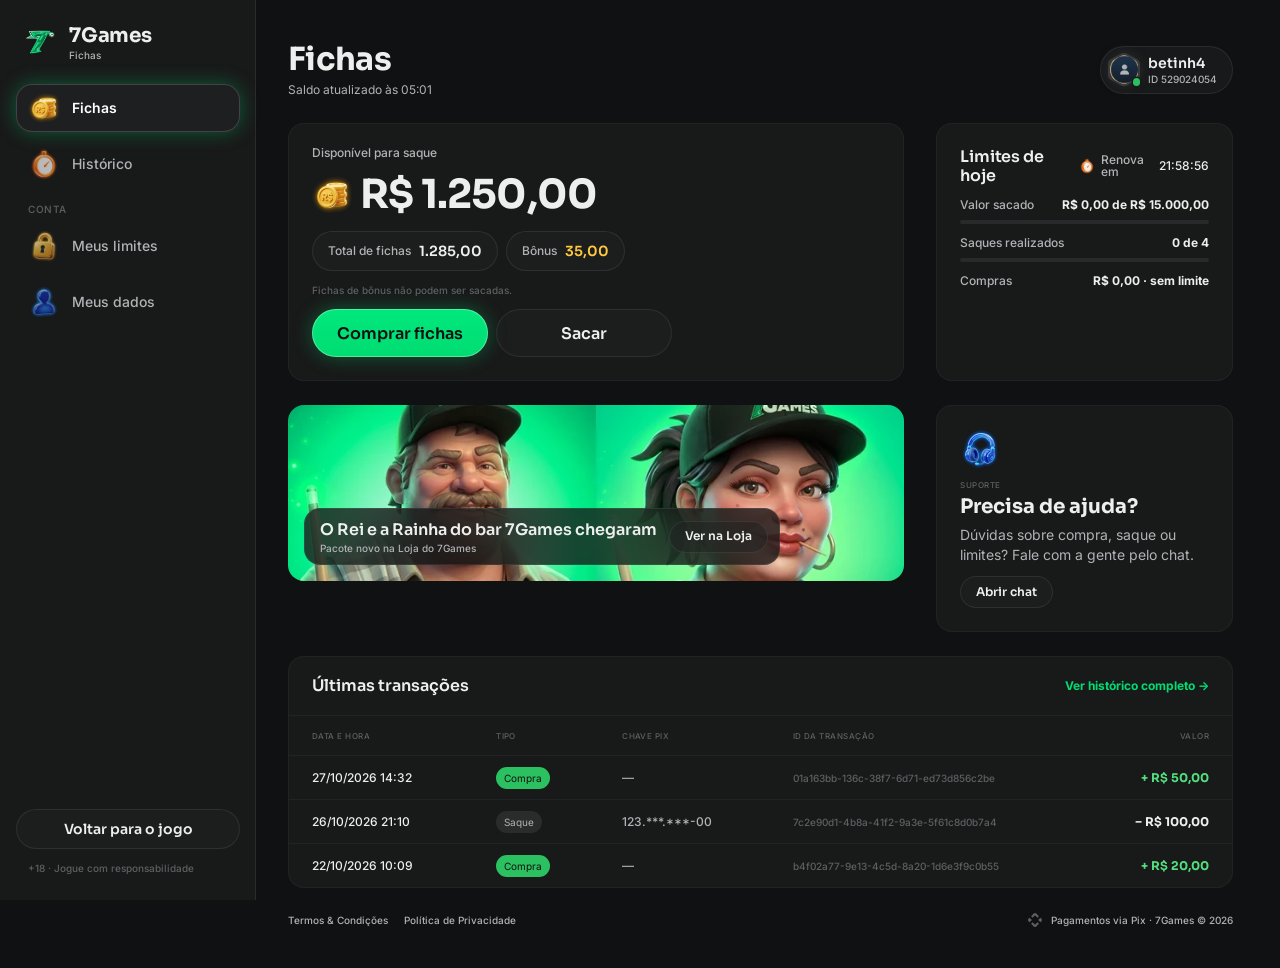
==== commit 377f20ff: "Header: saldo com dropdown (Saldo total, geral, Bônus, Bônus Fidelidade, livre pra saque, Sacar | Co" ====
--- a/fichas/index.html
+++ b/fichas/index.html
@@ -10,9 +10,9 @@
 <link rel="preconnect" href="https://fonts.googleapis.com">
 <link rel="preconnect" href="https://fonts.gstatic.com" crossorigin>
 <link rel="stylesheet" href="https://fonts.googleapis.com/css2?family=Inter:wght@400;500;600;700&family=Sora:wght@600;700;800&display=swap">
-<link rel="stylesheet" href="../css/tokens.css?v=20261027h">
-<link rel="stylesheet" href="../css/ui.css?v=20261027h">
-<link rel="stylesheet" href="fichas.css?v=20261027h">
+<link rel="stylesheet" href="../css/tokens.css?v=20261117d">
+<link rel="stylesheet" href="../css/ui.css?v=20261117d">
+<link rel="stylesheet" href="fichas.css?v=20261117d">
 </head>
 <body>
 <svg width="0" height="0" style="position:absolute" aria-hidden="true">
@@ -35,6 +35,6 @@
 <div class="veil" id="veil" hidden><section class="drawer" id="drawer" role="dialog" aria-modal="true"></section></div>
 <div class="toast" id="toast"><span class="hint-pill" id="toastTxt"></span></div>
 
-<script src="fichas.js?v=20261027h"></script>
+<script src="fichas.js?v=20261117d"></script>
 </body>
 </html>
--- a/css/tokens.css
+++ b/css/tokens.css
@@ -32,7 +32,7 @@
   /* games */
   --game-truco:#e5484d; --game-paulista:#3b74f5; --game-cacheta:#8752f2; --game-tranca:#2cc160; --game-buraco:#1f9a4a;
   --game-poker:#0fa968; --game-sinuca:#2fa35a; --game-todos:#0ef387; --game-domino:#14b8a6; --game-dama:#f76b15; --game-xadrez:#5b6cff;
-  --game-paulista-tint:#3b74f53d; --game-truco-tint:#e5484d3d; --game-cacheta-tint:#8752f23d; --game-buraco-tint:#1f9a4a3d;
+  --game-paulista-tint:#3b74f53d; --game-truco-tint:#e5484d3d; --game-cacheta-tint:#8752f23d; --game-buraco-tint:#1f9a4a3d; --game-poker-tint:#0fa9683d; --game-sinuca-tint:#2fa35a3d;
   /* crew */
   --crew-engenheiro:#4fb3ff; --crew-comandante:#f5c542; --crew-piloto:#ff5a36; --crew-navegador:#e86bff; --crew-explorador:#4dffb8;
   --crew-bar:#ff9f43; --crew-reis:#34d399; --crew-nobru:#3d8bff; --crew-inhui:#ff4fb0;
@@ -40,6 +40,7 @@
   --stake-padrao-top:#145a32; --stake-padrao-bottom:#102e1b; --stake-iniciante-top:#1f9a4a; --stake-iniciante-bottom:#1f502c;
   --table-card-top:#1f5a4a; --table-card-bottom:#0f2e2a; --table-stake:#ffc841;
   --plus-bg:#52de7e; --plus-icon:#101112;
+  --btn-success-top:#52de7e; --btn-success-bg:#1f9a4a; /* DS button-glass ☰ Type=Success (Comprar) */
   /* cards */
   --card-face:#ffffff; --card-border:#9ea2a4; --suit-red:#c72c3d; --suit-black:#141922; --back-top:#196b3d; --back-bottom:#093d20;
   /* seat timer */
--- a/css/ui.css
+++ b/css/ui.css
@@ -8,6 +8,7 @@
 [role="button"]{cursor:pointer;-webkit-tap-highlight-color:transparent;-webkit-user-select:none;user-select:none;outline:0}
 input{font:inherit;color:inherit;border:0;background:none;outline:0;padding:0;margin:0;min-width:0}
 img,video{display:block;max-width:100%;user-select:none;-webkit-user-drag:none}
+video::-webkit-media-controls,video::-webkit-media-controls-start-playback-button,video::-webkit-media-controls-overlay-play-button{display:none!important;-webkit-appearance:none} /* sem botão de play: os vídeos são fundo */
 svg{display:block}
 [hidden]{display:none!important}
 .ic{flex:none;object-fit:contain;pointer-events:none}
@@ -50,6 +51,45 @@
 .cpill.bonus .t b{color:var(--text-prize)}
 .cpill .plus{width:20px;height:20px;border-radius:10px;background:var(--plus-bg);display:grid;place-items:center;flex:none}
 .cpill .plus svg{width:12px;height:12px;fill:var(--plus-icon)}
+/* saldo com seta: abre o dropdown (DS header-game ◉ Expanded) */
+.cpill .chev{width:20px;height:20px;display:grid;place-items:center;flex:none}
+.cpill .chev svg{width:10px;height:10px;fill:var(--text-muted);transform:rotate(90deg);transition:transform .2s}
+.cpill.open{box-shadow:inset 0 0 0 1px var(--border-strong)} .cpill.open .chev svg{transform:rotate(-90deg)}
+.hdr .hbuy{flex:1;min-width:0}
+/* dropdown do saldo (DS balance-panel) · celular: preso embaixo do header */
+.baldrop{position:absolute;left:0;right:0;top:64px;bottom:0;z-index:45;background:var(--bga-default-75);animation:fade .15s both}
+.balp{display:flex;flex-direction:column;gap:16px;max-height:100%;overflow:auto;padding:16px 16px 24px;background:var(--bg-subtle);border-radius:0 0 24px 24px;box-shadow:inset 0 -1px 0 var(--hl-subtle),0 16px 40px rgba(0,0,0,.4);animation:balIn .22s cubic-bezier(.2,.8,.2,1) both}
+@keyframes balIn{from{transform:translateY(-12px);opacity:0}}
+.balp .top{display:flex;justify-content:space-between;align-items:flex-start}
+.balp .top small{font:500 12px/1.2 var(--f-ui);color:var(--text-muted)}
+.balp .tv{display:flex;align-items:center;gap:8px;margin-top:4px}
+.balp .tv b{font:700 32px/1.2 var(--f-display);letter-spacing:-.02em;font-variant-numeric:tabular-nums}
+.balp .eye,.balp .x{display:grid;place-items:center;width:28px;height:28px}
+.balp .eye svg{width:20px;height:20px;fill:var(--text-muted)}
+.balp .x svg{width:12px;height:12px;fill:var(--text-muted);transform:rotate(-90deg)}
+.balp .rows{display:flex;flex-direction:column;gap:12px}
+.balp .kv{display:flex;justify-content:space-between;gap:12px;font:400 14px/1.4 var(--f-ui);color:var(--text-muted)}
+.balp .kv b{font-weight:400;color:var(--text-default);font-variant-numeric:tabular-nums;text-align:right}
+.balp hr{border:0;height:1px;background:var(--border-muted);margin:0}
+.balp .acts{display:flex;gap:12px} .balp .acts .btn{flex:1}
+/* Bônus Fidelidade (DS _loyalty-bonus): Resgatar quando tem valor · Juntando com a seta que abre as regras */
+.fid{display:flex;flex-direction:column;gap:12px;padding:8px 12px 8px 8px;border-radius:24px;background:var(--bga-strong-50);box-shadow:inset 0 0 0 1px var(--border-muted)}
+.fid.ready{flex-direction:row;align-items:center;gap:8px}
+.fid .ic{width:28px;height:28px;flex:none}
+.fid .t{flex:1;min-width:0;display:flex;flex-direction:column;gap:2px;text-align:left}
+.fid .t b{font:400 14px/1.3 var(--f-ui);color:var(--text-default)}
+.fid .t small{font:500 10px/1.2 var(--f-ui);color:var(--text-muted)}
+.fid .v{font:400 14px/1 var(--f-ui);font-variant-numeric:tabular-nums}
+.fid .row{display:flex;align-items:center;gap:8px;width:100%}
+.fid .chev{width:20px;height:20px;display:grid;place-items:center;flex:none}
+.fid .chev svg{width:10px;height:10px;fill:var(--text-muted);transform:rotate(90deg);transition:transform .2s}
+.fid.open{border-radius:16px;padding:8px 12px 12px 8px} .fid.open .chev svg{transform:rotate(-90deg)}
+.fid .more{display:flex;flex-direction:column;gap:12px}
+.fid .wk{display:flex;flex-direction:column;gap:4px;padding:12px;border-radius:12px;background:var(--bga-default-50);box-shadow:inset 0 0 0 1px var(--border-muted)}
+.fid .wk small{font:500 12px/1.2 var(--f-ui);color:var(--text-muted)}
+.fid .wk b{font:700 20px/1.2 var(--f-display);color:var(--text-prize);font-variant-numeric:tabular-nums}
+.fid p{margin:0;font:400 12px/1.5 var(--f-ui);color:var(--text-muted)}
+.fid .kv{font-size:12px}
 .hbell{position:relative;width:36px;height:36px;border-radius:18px;background:var(--bga-strong-50);box-shadow:inset 0 0 0 1px var(--border-muted);display:grid;place-items:center;flex:none}
 .hbell .ic{width:28px;height:28px}
 .hbell i{position:absolute;left:28px;top:0;width:8px;height:8px;border-radius:50%;background:var(--notification-error)}
@@ -122,6 +162,7 @@
 .btn.m44{height:44px;border-radius:22px}
 .btn.pri{background:linear-gradient(180deg,var(--btn-primary-top),var(--btn-primary-bg));box-shadow:inset 0 0 0 1px var(--hl),0 0 20px var(--glow-info);color:var(--btn-primary-text)}
 .btn.sec{background:var(--bga-strong-50);box-shadow:inset 0 0 0 1px var(--border-muted);color:var(--text-default)}
+.btn.ok{background:linear-gradient(180deg,var(--btn-success-top),var(--btn-success-bg));box-shadow:inset 0 0 0 1px var(--hl),0 0 20px var(--glow-success);color:#fff}
 .btn:disabled,.btn.dis{background:var(--btn-disabled-bg);box-shadow:none;color:var(--btn-disabled-text);pointer-events:none}
 .btn.danger-txt{background:none;box-shadow:none;color:var(--text-error);font:500 14px/1 var(--f-ui)}
 .btn.fill{flex:1;min-width:0}
@@ -136,9 +177,9 @@
 .bicon.s28{width:28px;height:28px;border-radius:14px}.bicon.s28 svg{width:16px;height:16px}
 
 /* ---------- tag ---------- */
-.tag{display:inline-flex;align-items:center;gap:4px;padding:2px 8px;border-radius:999px;font:600 12px/14px var(--f-display);white-space:nowrap;flex:none}
+.tag{display:inline-flex;align-items:center;gap:4px;padding:2px 8px;border-radius:999px;font:400 12px/18px var(--f-ui);white-space:nowrap;flex:none}
 .tag.neutral{background:#ffffff14;color:var(--text-muted)}
-.tag.gold{background:#00dc7229;color:var(--text-brand);box-shadow:inset 0 0 0 1px #a7f5bf8c}
+.tag.gold{padding:3px 8px;background:#00dc7229;color:#fff;box-shadow:inset 0 0 0 1px #a7f5bf8c}
 .tag.success{background:var(--sys-success);color:var(--bg-default)}
 .tag.danger{background:var(--sys-error);color:var(--text-default)}
 .tag.info{background:var(--sys-info);color:var(--text-default)}
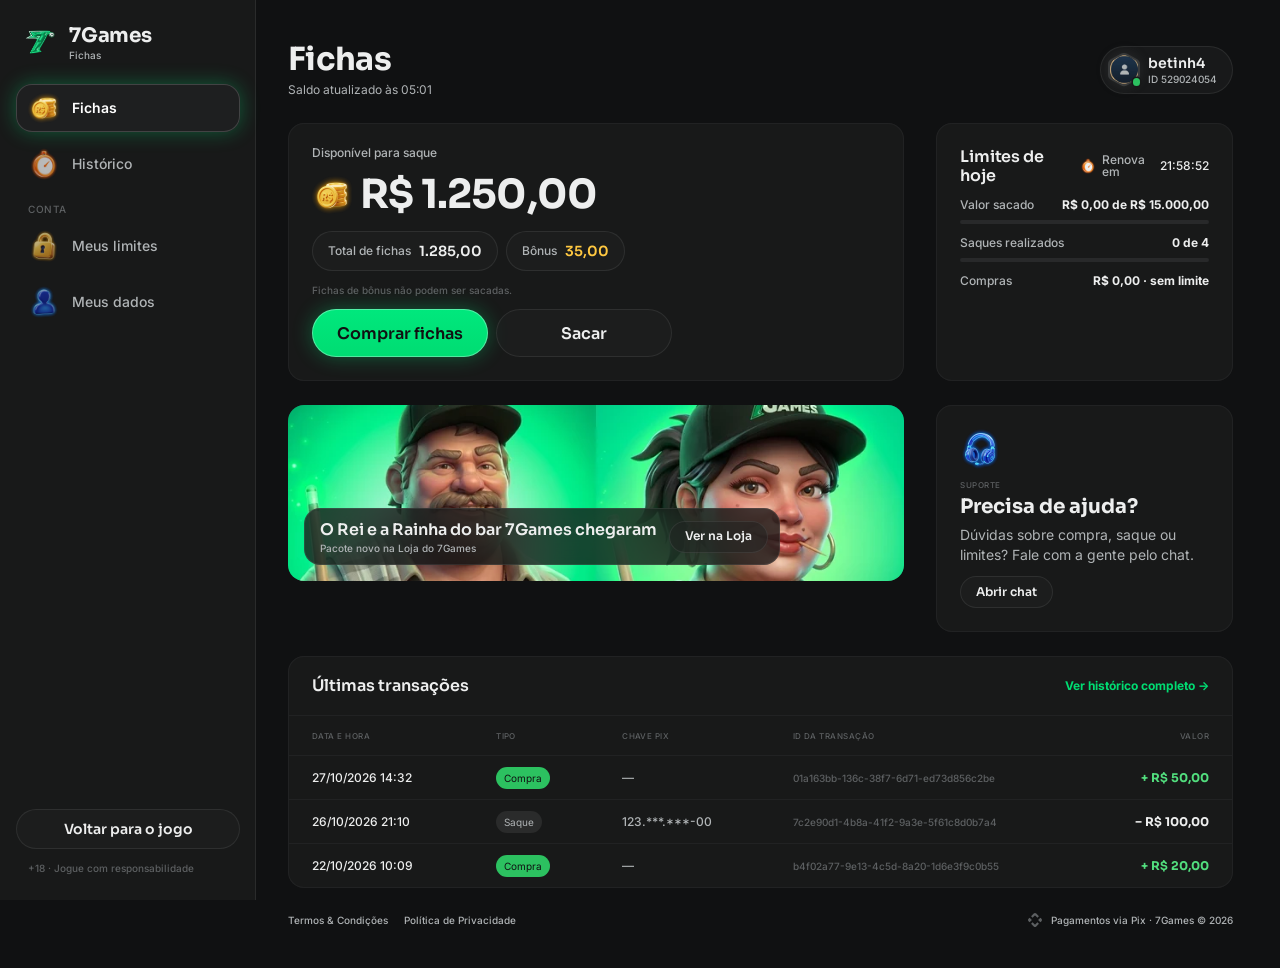
==== commit 0c0bfef6: "Loja como na produção + promoção: pacotes a R$ 9,90 com as famílias da página Skins, pacote da marca" ====
--- a/fichas/index.html
+++ b/fichas/index.html
@@ -10,9 +10,9 @@
 <link rel="preconnect" href="https://fonts.googleapis.com">
 <link rel="preconnect" href="https://fonts.gstatic.com" crossorigin>
 <link rel="stylesheet" href="https://fonts.googleapis.com/css2?family=Inter:wght@400;500;600;700&family=Sora:wght@600;700;800&display=swap">
-<link rel="stylesheet" href="../css/tokens.css?v=20261117d">
-<link rel="stylesheet" href="../css/ui.css?v=20261117d">
-<link rel="stylesheet" href="fichas.css?v=20261117d">
+<link rel="stylesheet" href="../css/tokens.css?v=20261119a">
+<link rel="stylesheet" href="../css/ui.css?v=20261119a">
+<link rel="stylesheet" href="fichas.css?v=20261119a">
 </head>
 <body>
 <svg width="0" height="0" style="position:absolute" aria-hidden="true">
@@ -35,6 +35,6 @@
 <div class="veil" id="veil" hidden><section class="drawer" id="drawer" role="dialog" aria-modal="true"></section></div>
 <div class="toast" id="toast"><span class="hint-pill" id="toastTxt"></span></div>
 
-<script src="fichas.js?v=20261117d"></script>
+<script src="fichas.js?v=20261119a"></script>
 </body>
 </html>
--- a/css/tokens.css
+++ b/css/tokens.css
@@ -36,6 +36,8 @@
   /* crew */
   --crew-engenheiro:#4fb3ff; --crew-comandante:#f5c542; --crew-piloto:#ff5a36; --crew-navegador:#e86bff; --crew-explorador:#4dffb8;
   --crew-bar:#ff9f43; --crew-reis:#34d399; --crew-nobru:#3d8bff; --crew-inhui:#ff4fb0;
+  /* famílias da página Skins (mesma cor da chamada do Truco) */
+  --crew-laje:#ff7f50; --crew-portaria:#3ddc84; --crew-live:#b45cff; --crew-feira:#ffa62b; --crew-navalha:#ff4fb0; --crew-varzea:#5be37d; --crew-oficina:#3db8ff; --crew-posto:#ff3b4a; --crew-fliper:#a45cff; --crew-grau:#4fa3ff; --crew-palpite:#f2b233;
   /* stake / table */
   --stake-padrao-top:#145a32; --stake-padrao-bottom:#102e1b; --stake-iniciante-top:#1f9a4a; --stake-iniciante-bottom:#1f502c;
   --table-card-top:#1f5a4a; --table-card-bottom:#0f2e2a; --table-stake:#ffc841;
--- a/css/ui.css
+++ b/css/ui.css
@@ -60,10 +60,9 @@
 .baldrop{position:absolute;left:0;right:0;top:64px;bottom:0;z-index:45;background:var(--bga-default-75);animation:fade .15s both}
 .balp{display:flex;flex-direction:column;gap:16px;max-height:100%;overflow:auto;padding:16px 16px 24px;background:var(--bg-subtle);border-radius:0 0 24px 24px;box-shadow:inset 0 -1px 0 var(--hl-subtle),0 16px 40px rgba(0,0,0,.4);animation:balIn .22s cubic-bezier(.2,.8,.2,1) both}
 @keyframes balIn{from{transform:translateY(-12px);opacity:0}}
-.balp .top{display:flex;justify-content:space-between;align-items:flex-start}
+.balp .top{display:flex;justify-content:space-between;align-items:center}
 .balp .top small{font:500 12px/1.2 var(--f-ui);color:var(--text-muted)}
-.balp .tv{display:flex;align-items:center;gap:8px;margin-top:4px}
-.balp .tv b{font:700 32px/1.2 var(--f-display);letter-spacing:-.02em;font-variant-numeric:tabular-nums}
+.balp .tv{display:flex;align-items:center;gap:4px}
 .balp .eye,.balp .x{display:grid;place-items:center;width:28px;height:28px}
 .balp .eye svg{width:20px;height:20px;fill:var(--text-muted)}
 .balp .x svg{width:12px;height:12px;fill:var(--text-muted);transform:rotate(-90deg)}
